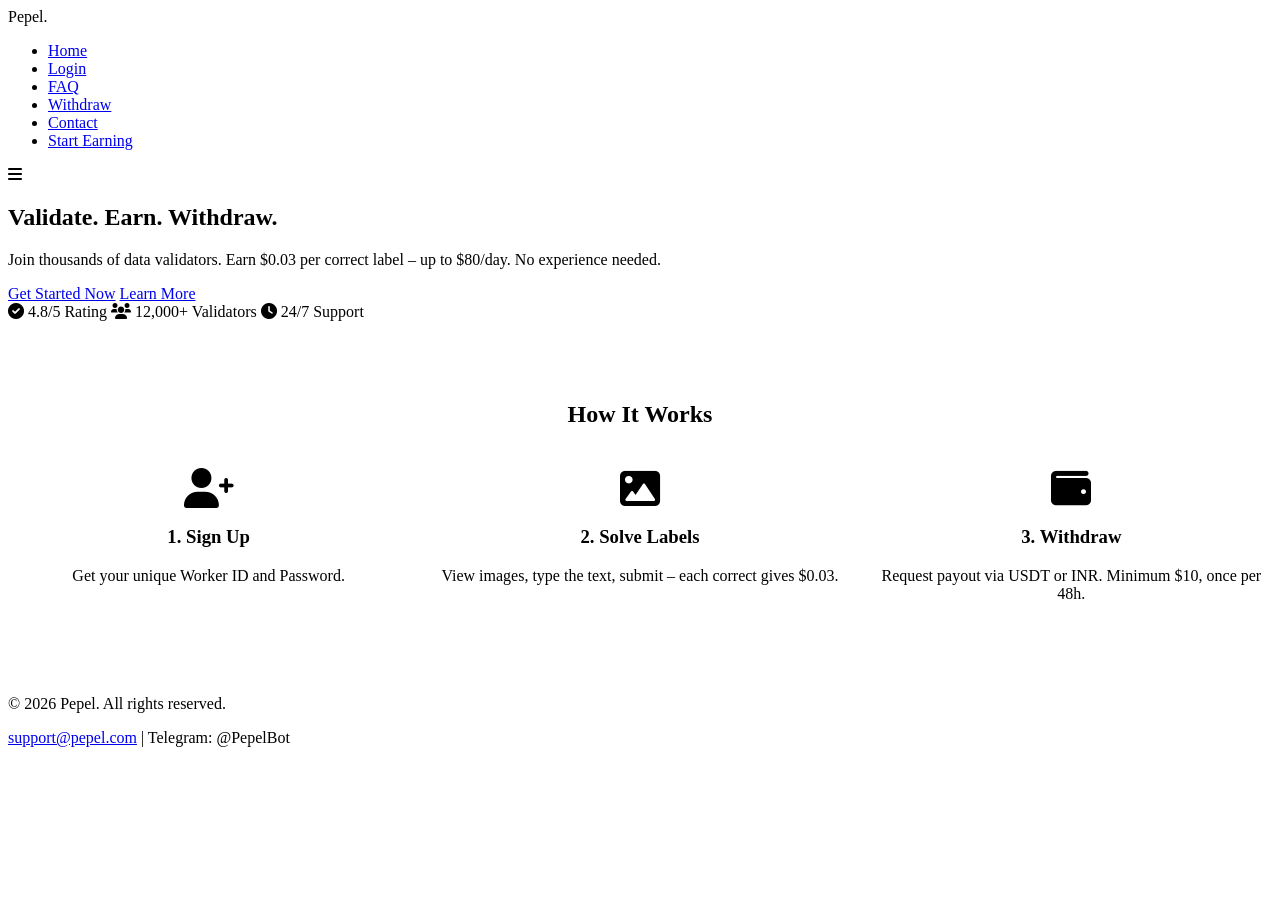
==== index.html @ 5f1322a8 "Add initial HTML structure for Pepel website" ====
<!DOCTYPE html>
<html lang="en">
<head>
  <meta charset="UTF-8">
  <meta name="viewport" content="width=device-width, initial-scale=1.0">
  <title>Pepel – Validate & Earn</title>
  <link rel="stylesheet" href="style.css">
  <link rel="stylesheet" href="https://cdnjs.cloudflare.com/ajax/libs/font-awesome/6.0.0-beta3/css/all.min.css">
</head>
<body>
  <nav class="navbar">
    <div class="container">
      <div class="logo">Pepel<span>.</span></div>
      <ul class="nav-links" id="navLinks">
        <li><a href="index.html" class="active">Home</a></li>
        <li><a href="login.html">Login</a></li>
        <li><a href="faq.html">FAQ</a></li>
        <li><a href="withdraw.html">Withdraw</a></li>
        <li><a href="contact.html">Contact</a></li>
        <li><a href="login.html" class="btn-outline">Start Earning</a></li>
      </ul>
      <div class="menu-toggle" id="mobileMenu"><i class="fas fa-bars"></i></div>
    </div>
  </nav>

  <section class="hero">
    <div class="container">
      <h1>Validate. Earn. <span>Withdraw.</span></h1>
      <p>Join thousands of data validators. Earn $0.03 per correct label – up to $80/day. No experience needed.</p>
      <div class="btn-group">
        <a href="login.html" class="btn-primary">Get Started Now</a>
        <a href="faq.html" class="btn-secondary">Learn More</a>
      </div>
      <div class="trust-badges">
        <span><i class="fas fa-check-circle"></i> 4.8/5 Rating</span>
        <span><i class="fas fa-users"></i> 12,000+ Validators</span>
        <span><i class="fas fa-clock"></i> 24/7 Support</span>
      </div>
    </div>
  </section>

  <section style="padding: 60px 0;">
    <div class="container">
      <h2 style="text-align:center; margin-bottom:40px;">How It Works</h2>
      <div style="display:grid; grid-template-columns:repeat(auto-fit, minmax(200px,1fr)); gap:30px; text-align:center;">
        <div><i class="fas fa-user-plus" style="font-size:40px; color:var(--primary);"></i><h3>1. Sign Up</h3><p>Get your unique Worker ID and Password.</p></div>
        <div><i class="fas fa-image" style="font-size:40px; color:var(--primary);"></i><h3>2. Solve Labels</h3><p>View images, type the text, submit – each correct gives $0.03.</p></div>
        <div><i class="fas fa-wallet" style="font-size:40px; color:var(--primary);"></i><h3>3. Withdraw</h3><p>Request payout via USDT or INR. Minimum $10, once per 48h.</p></div>
      </div>
    </div>
  </section>

  <footer>
    <div class="container">
      <p>&copy; 2026 Pepel. All rights reserved.</p>
      <p style="margin-top:8px;"><a href="mailto:support@pepel.com">support@pepel.com</a> | Telegram: @PepelBot</p>
    </div>
  </footer>

  <script src="script.js"></script>
  <script>
    document.getElementById('mobileMenu').addEventListener('click', function() {
      document.getElementById('navLinks').classList.toggle('active');
    });
  </script>
</body>
</html>
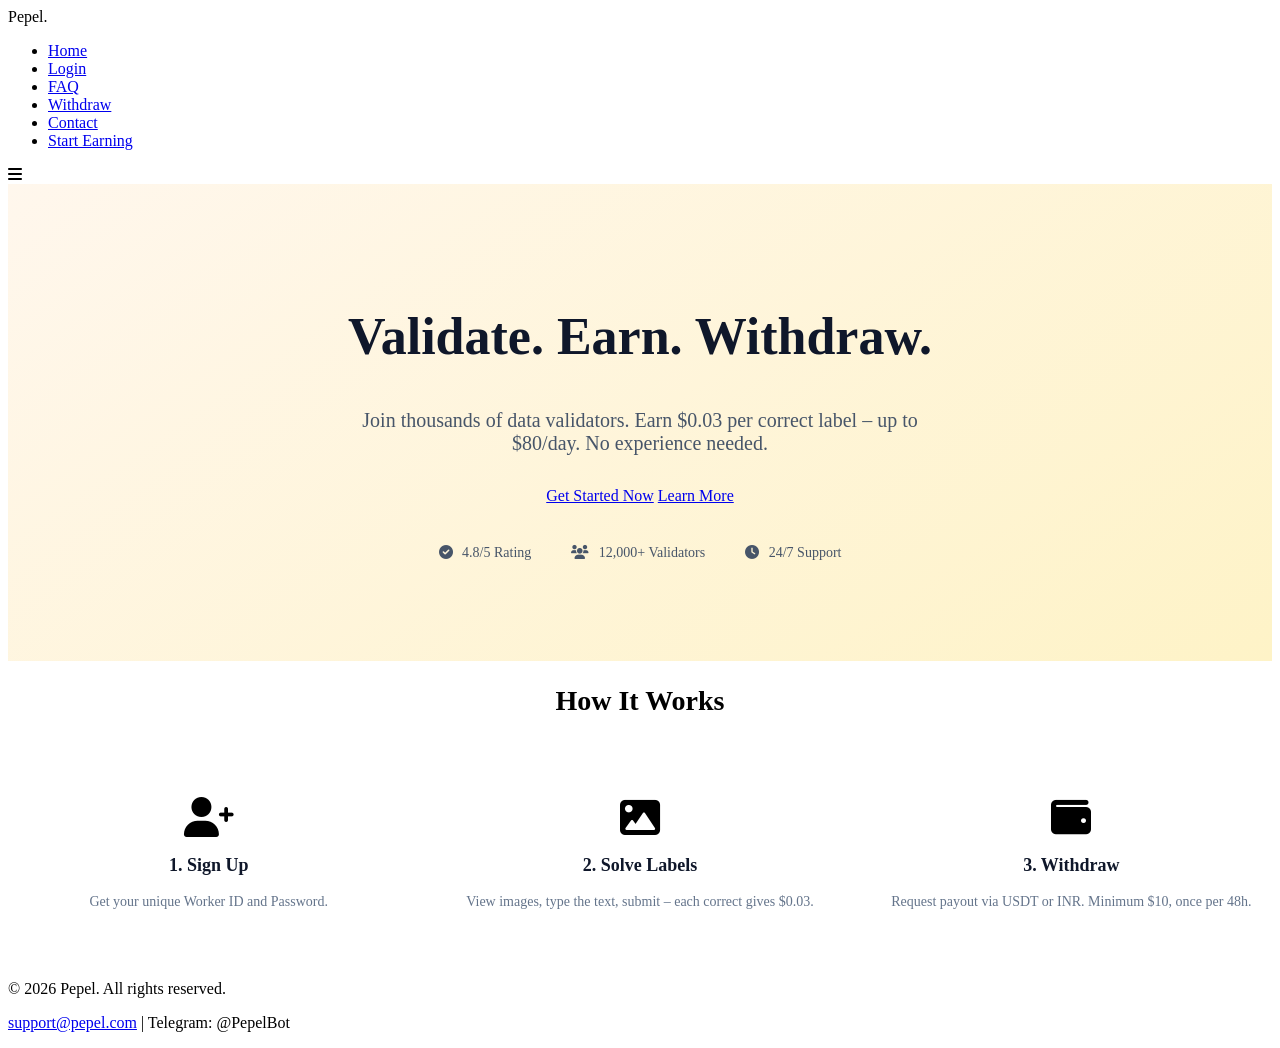
==== commit cc5e8fce: "Add initial HTML structure for Pepel website" ====
--- a/index.html
+++ b/index.html
@@ -6,6 +6,28 @@
   <title>Pepel – Validate & Earn</title>
   <link rel="stylesheet" href="style.css">
   <link rel="stylesheet" href="https://cdnjs.cloudflare.com/ajax/libs/font-awesome/6.0.0-beta3/css/all.min.css">
+  <style>
+    .hero {
+      padding: 80px 0 100px;
+      background: linear-gradient(145deg, #fff7ed 0%, #fef3c7 100%);
+      text-align: center;
+    }
+    .hero h1 { font-size: 52px; font-weight: 800; color: #0f172a; }
+    .hero h1 span { color: var(--primary); }
+    .hero p { font-size: 20px; color: #475569; max-width: 600px; margin: 16px auto 32px; }
+    .trust-badges { display: flex; justify-content: center; gap: 40px; margin-top: 40px; flex-wrap: wrap; }
+    .trust-badges span { font-size: 14px; color: #475569; }
+    .trust-badges i { color: var(--primary); margin-right: 6px; }
+    .steps-grid { display: grid; grid-template-columns: repeat(auto-fit, minmax(200px, 1fr)); gap: 30px; text-align: center; padding: 40px 0; }
+    .steps-grid .step i { font-size: 40px; color: var(--primary); margin-bottom: 12px; display: block; }
+    .steps-grid .step h3 { font-size: 18px; font-weight: 700; color: #0f172a; }
+    .steps-grid .step p { color: #64748b; font-size: 14px; }
+    @media (max-width: 768px) {
+      .hero h1 { font-size: 32px; }
+      .hero { padding: 50px 0 60px; }
+      .trust-badges { gap: 16px; flex-direction: column; align-items: center; }
+    }
+  </style>
 </head>
 <body>
   <nav class="navbar">
@@ -39,13 +61,13 @@
     </div>
   </section>
 
-  <section style="padding: 60px 0;">
+  <section>
     <div class="container">
-      <h2 style="text-align:center; margin-bottom:40px;">How It Works</h2>
-      <div style="display:grid; grid-template-columns:repeat(auto-fit, minmax(200px,1fr)); gap:30px; text-align:center;">
-        <div><i class="fas fa-user-plus" style="font-size:40px; color:var(--primary);"></i><h3>1. Sign Up</h3><p>Get your unique Worker ID and Password.</p></div>
-        <div><i class="fas fa-image" style="font-size:40px; color:var(--primary);"></i><h3>2. Solve Labels</h3><p>View images, type the text, submit – each correct gives $0.03.</p></div>
-        <div><i class="fas fa-wallet" style="font-size:40px; color:var(--primary);"></i><h3>3. Withdraw</h3><p>Request payout via USDT or INR. Minimum $10, once per 48h.</p></div>
+      <h2 style="text-align:center; margin-bottom:40px; font-size:28px; font-weight:700;">How It Works</h2>
+      <div class="steps-grid">
+        <div class="step"><i class="fas fa-user-plus"></i><h3>1. Sign Up</h3><p>Get your unique Worker ID and Password.</p></div>
+        <div class="step"><i class="fas fa-image"></i><h3>2. Solve Labels</h3><p>View images, type the text, submit – each correct gives $0.03.</p></div>
+        <div class="step"><i class="fas fa-wallet"></i><h3>3. Withdraw</h3><p>Request payout via USDT or INR. Minimum $10, once per 48h.</p></div>
       </div>
     </div>
   </section>
